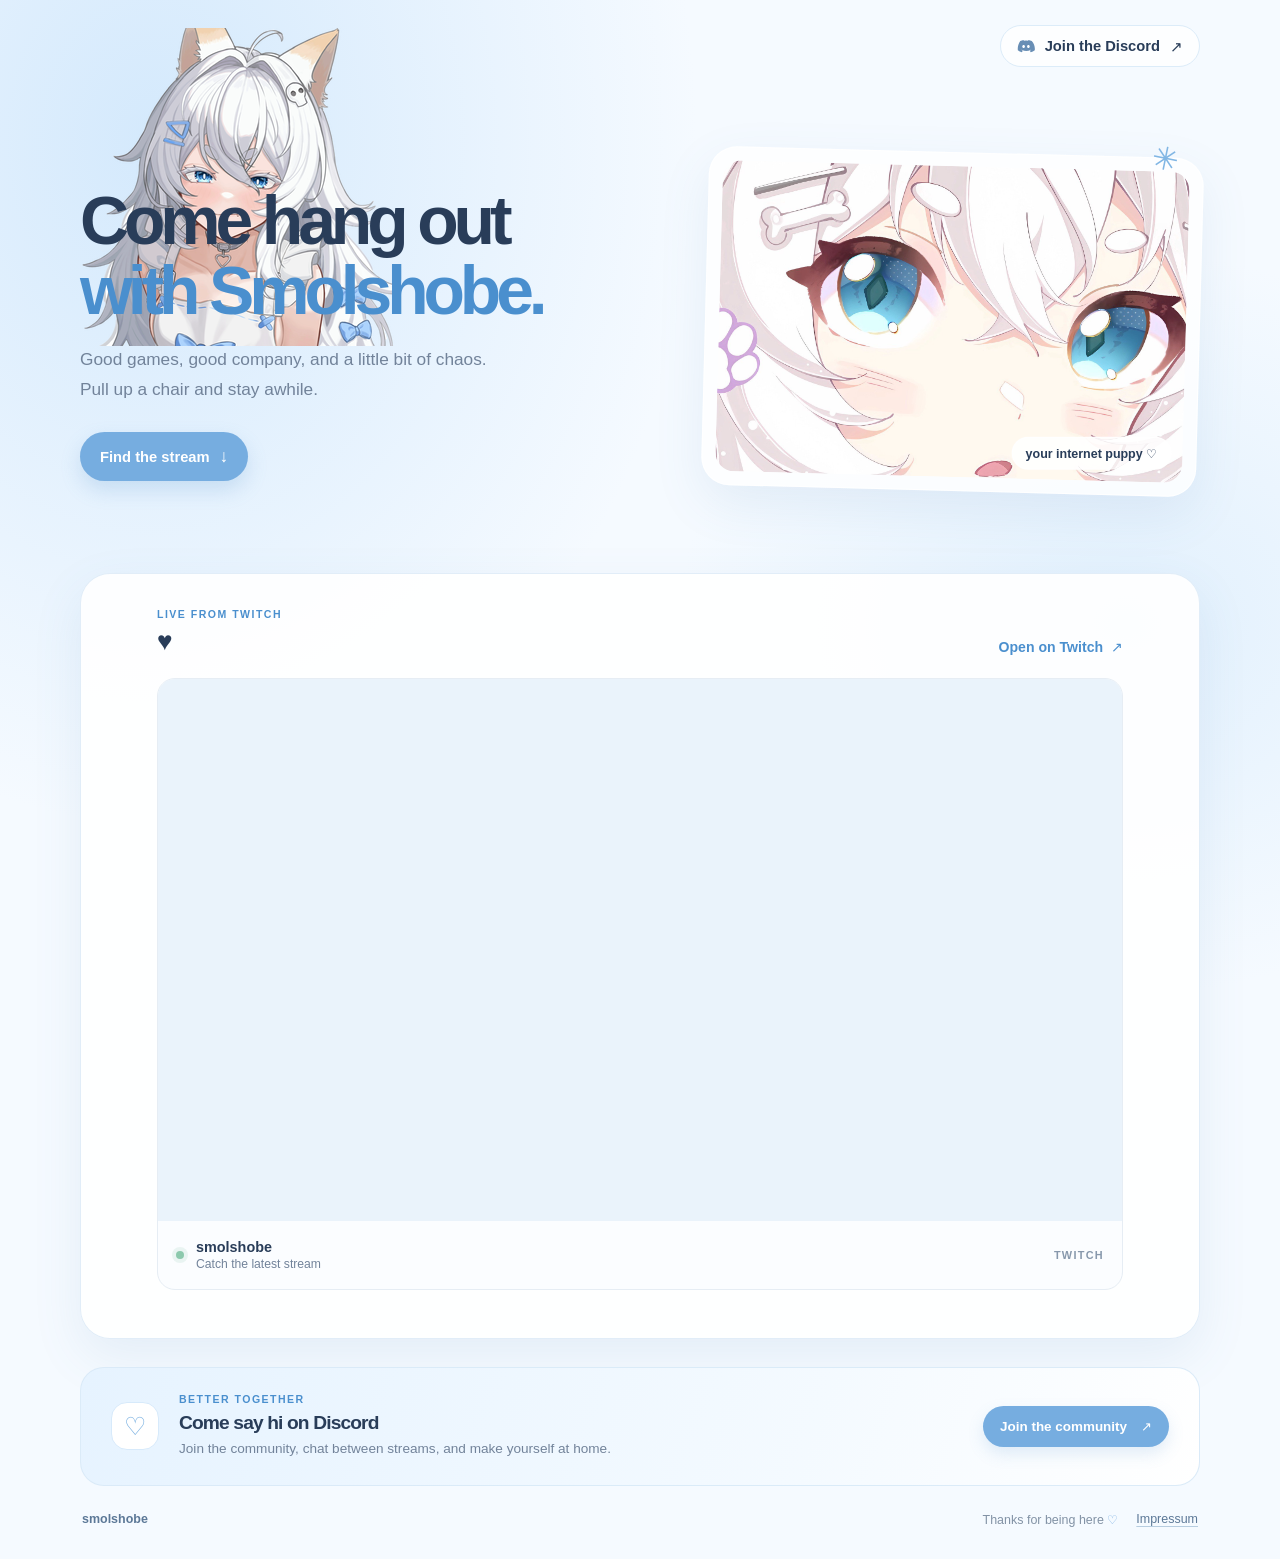
==== index.html @ 68f56f6c "Publish Smolshobe website build Co-authored-by: Copilot <223556219+Copilot@users.noreply.github.com>" ====
<!doctype html>
<html lang="en">
  <head>
    <meta charset="UTF-8" />
    <link rel="icon" type="image/svg+xml" href="/favicon.png" />
    <meta name="viewport" content="width=device-width, initial-scale=1.0" />
    <title>Smolshobe | Twitch &amp; Discord</title>
    <meta
      name="description"
      content="Catch Smolshobe live on Twitch and join the community on Discord."
    />
    <link rel="canonical" href="https://twitch.tv/smolshobe" />
    <meta property="og:type" content="website" />
    <meta property="og:site_name" content="Smolshobe" />
    <meta property="og:title" content="Smolshobe | Twitch & Discord" />
    <meta
      property="og:description"
      content="Catch Smolshobe live on Twitch and join the community on Discord."
    />
    <meta property="og:url" content="https://twitch.tv/smolshobe" />
    <meta
      property="og:image"
      content="https://static-cdn.jtvnw.net/jtv_user_pictures/4681113e-2416-4d03-9073-0581c27d300d-channel_offline_image-1920x1080.jpeg"
    />
    <meta property="og:image:width" content="1920" />
    <meta property="og:image:height" content="1080" />
    <meta property="og:image:alt" content="Smols Thumbnail" />
    <script type="application/ld+json">
      {
        "@context": "https://schema.org",
        "@graph": [
          {
            "@type": "Organization",
            "@id": "https://twitch.tv/smolshobe/#organization",
            "name": "Smolshobe",
            "url": "https://twitch.tv/smolshobe",
            "description": "Catch Smolshobe live on Twitch and join the community on Discord."
          },
          {
            "@type": "WebSite",
            "@id": "https://twitch.tv/smolshobe/#website",
            "name": "Smolshobe",
            "url": "https://twitch.tv/smolshobe",
            "description": "Catch Smolshobe live on Twitch and join the community on Discord.",
            "image": [
              {
                "@type": "ImageObject",
                "url": "https://static-cdn.jtvnw.net/jtv_user_pictures/4681113e-2416-4d03-9073-0581c27d300d-channel_offline_image-1920x1080.jpeg",
                "width": 1920,
                "height": 1080
              }
            ],
            "inLanguage": "en",
            "publisher": {
              "@id": "https://twitch.tv/smolshobe/#organization"
            }
          }
        ]
      }
    </script>
    <script type="module" crossorigin src="/assets/index-Bp7kFaaI.js"></script>
    <link rel="stylesheet" crossorigin href="/assets/index-DYhuij48.css">
  </head>
  <body>
    <div id="root"></div>
  </body>
</html>
---- assets/index-DYhuij48.css ----
:root{color:#293d59;font-synthesis:none;text-rendering:optimizelegibility;-webkit-font-smoothing:antialiased;-moz-osx-font-smoothing:grayscale;font-optical-sizing:auto;--ink:#293d59;--muted:#72839a;--blue:#83b9eb;--blue-dark:#4a8fce;--blue-pale:#e6f3ff;--line:#e9f0f7;--white:#fff;--shadow:0 18px 50px #4f81b11a;background:#edf6ff;font-family:Nunito Sans,Segoe UI,Helvetica Neue,sans-serif;font-size:16px;font-weight:400}*{box-sizing:border-box}html{scroll-behavior:smooth;min-width:320px}body{background:radial-gradient(at 12% 9%,#c6e2fbb3,#0000 34rem),radial-gradient(at 88% 40%,#d7ebfca6,#0000 28rem),#f5faff;min-width:320px;min-height:100vh;margin:0}body,button,a{font-family:Nunito Sans,Segoe UI,Helvetica Neue,sans-serif}a{color:inherit}button,a{-webkit-tap-highlight-color:transparent}a:focus-visible{outline-offset:4px;outline:3px solid #4a8fce8c}#root{min-height:100vh}.site-shell{width:min(100% - 64px,1120px);margin:0 auto}.site-header{justify-content:space-between;align-items:center;min-height:92px;display:flex}.brand{color:var(--ink);letter-spacing:-.04em;align-items:center;gap:11px;font-size:1.16rem;font-weight:800;text-decoration:none;display:inline-flex}.brand-mark{border-radius:12px;place-items:center;width:36px;height:36px;font-size:1.2rem;font-weight:900;display:grid}.discord-link,.watch-button,.community-button{border-radius:999px;justify-content:center;align-items:center;gap:10px;font-size:.92rem;font-weight:750;text-decoration:none;transition:transform .16s,box-shadow .16s,background-color .16s;display:inline-flex}.discord-link:hover,.watch-button:hover,.community-button:hover{transform:translateY(-2px)}.discord-link{color:var(--ink);background:#ffffffd1;border:1px solid #dcecf9;padding:11px 16px}.discord-link:hover{box-shadow:0 8px 20px #4f81b11f}.discord-link svg{fill:#688eb5;width:18px;height:18px}.intro{grid-template-columns:1.04fr .96fr;align-items:center;gap:clamp(36px,7vw,90px);padding:58px 0 80px;display:grid}.intro-copy{padding:12px 0}.eyebrow,.section-kicker{color:var(--blue-dark);letter-spacing:.14em;text-transform:uppercase;font-size:.72rem;font-weight:850}.eyebrow{letter-spacing:.08em;background:#ffffffa3;border:1px solid #c9e2f7cc;border-radius:999px;align-items:center;gap:9px;padding:9px 13px;display:inline-flex}.status-dot,.live-indicator{background:#8cc9ad;border-radius:50%;flex:none;width:8px;height:8px;box-shadow:0 0 0 4px #8cc9ad29}h1,h2,p{margin:0}h1{color:var(--ink);letter-spacing:-.075em;margin:24px 0 18px;font-size:clamp(2.9rem,5.3vw,4.65rem);font-weight:850;line-height:1.03}h1 span{color:var(--blue-dark)}.intro-copy>p{max-width:440px;color:var(--muted);font-size:1.08rem;line-height:1.75}.watch-button{color:var(--white);background:#76ade0;margin-top:28px;padding:14px 20px;box-shadow:0 9px 20px #5a97cf38}.watch-button:hover,.community-button:hover{background:#5e9bd5;box-shadow:0 12px 24px #5a97cf47}.watch-button span{font-size:1.1rem}.intro-art{min-width:0;box-shadow:var(--shadow);background:#ffffffc7;border:1px solid #ffffffe6;border-radius:28px;padding:13px;position:relative;transform:rotate(1.5deg)}.intro-art img{aspect-ratio:1.5;object-fit:cover;object-position:center 43%;border-radius:19px;width:100%;display:block}.art-caption{color:var(--ink);background:#ffffffe0;border:1px solid #ffffffc7;border-radius:999px;padding:8px 13px;font-size:.78rem;font-weight:750;position:absolute;bottom:24px;right:24px;transform:rotate(-1.5deg)}.art-sparkle{color:#81b6e4;font-size:2rem;position:absolute;top:-19px;right:24px;transform:rotate(10deg)}.stream-section{box-shadow:var(--shadow);background:#ffffffe6;border:1px solid #e0edf8f2;border-radius:30px;padding:34px clamp(22px,6vw,76px) 48px;scroll-margin-top:24px}.section-heading{justify-content:space-between;align-items:end;gap:24px;margin-bottom:20px;display:flex}.section-kicker{margin-bottom:6px;font-size:.66rem;display:block}h2{color:var(--ink);letter-spacing:-.045em;font-size:1.65rem;font-weight:800;line-height:1.2}.twitch-link{color:var(--blue-dark);padding-bottom:3px;font-size:.88rem;font-weight:750;text-decoration:none}.twitch-link:hover{color:#3479b7}.twitch-link span,.community-button span{margin-left:4px}.player-card{background:#fbfdff;border:1px solid #e6edf4;border-radius:18px;overflow:hidden}.player-frame{aspect-ratio:16/9;background:#eaf3fb;width:100%;overflow:hidden}.player-frame iframe{border:0;width:100%;height:100%;display:block}.player-caption{align-items:center;gap:12px;min-height:68px;padding:12px 18px;display:flex}.player-caption strong,.caption-subtitle{display:block}.player-caption strong{color:var(--ink);font-size:.9rem}.caption-subtitle{color:var(--muted);margin-top:2px;font-size:.76rem}.twitch-wordmark{color:#8798ac;letter-spacing:.12em;margin-left:auto;font-size:.68rem;font-weight:850}.community-card{background:linear-gradient(110deg,#e6f3ff,#f4faff 65%,#fff);border:1px solid #daeaf8f2;border-radius:24px;align-items:center;gap:20px;margin:28px 0 0;padding:25px 30px;display:flex}.community-icon{background:var(--white);color:#76aee0;border:1px solid #d7eafb;border-radius:16px;flex:none;place-items:center;width:48px;height:48px;font-size:1.55rem;display:grid}.community-card h2{font-size:1.2rem}.community-card p{color:var(--muted);margin-top:5px;font-size:.85rem;line-height:1.5}.community-button{color:var(--white);background:#76ade0;flex:none;margin-left:auto;padding:13px 17px;font-size:.84rem;box-shadow:0 7px 16px #5a97cf2b}.site-footer{color:#8292a5;justify-content:space-between;align-items:center;padding:26px 2px 32px;font-size:.78rem;display:flex}.footer-note{align-items:center;gap:18px;display:flex}.site-footer>span:first-child{color:#5c7897;font-weight:800}.footer-note>span span{color:#79aee0}.footer-note a{color:#5c7897;text-underline-offset:3px;text-decoration-color:#b7cde0;transition:color .16s}.footer-note a:hover{color:var(--blue-dark)}@media (width<=760px){.site-shell{width:min(100% - 36px,560px)}.site-header{min-height:76px}.intro{grid-template-columns:1fr;gap:32px;padding:42px 0 56px}.intro-copy{padding:0}h1{margin-top:21px;font-size:clamp(2.8rem,10vw,4rem)}.intro-art{max-width:480px;margin:0 auto}.stream-section{border-radius:24px;padding:26px 18px 24px}.community-card{flex-wrap:wrap;align-items:flex-start;padding:22px}.community-card>div:nth-child(2){flex:calc(100% - 68px)}.community-button{margin-left:68px}}@media (width<=480px){.site-shell{width:min(100% - 28px,440px)}.brand{gap:8px;font-size:1.04rem}.discord-link{gap:7px;padding:10px 12px;font-size:.8rem}.discord-link svg{width:16px;height:16px}.intro{padding-top:34px}.eyebrow{font-size:.62rem}.intro-copy>p{font-size:1rem}.section-heading{align-items:start}.twitch-link{white-space:nowrap;font-size:.76rem}.player-caption{min-height:60px}.community-card{gap:14px}.community-card>div:nth-child(2){flex-basis:calc(100% - 62px)}.community-button{margin-left:62px}.site-footer{gap:16px;font-size:.72rem}.footer-note{gap:12px}}@media (prefers-reduced-motion:reduce){html{scroll-behavior:auto}*,:before,:after{transition-duration:.01ms!important}}
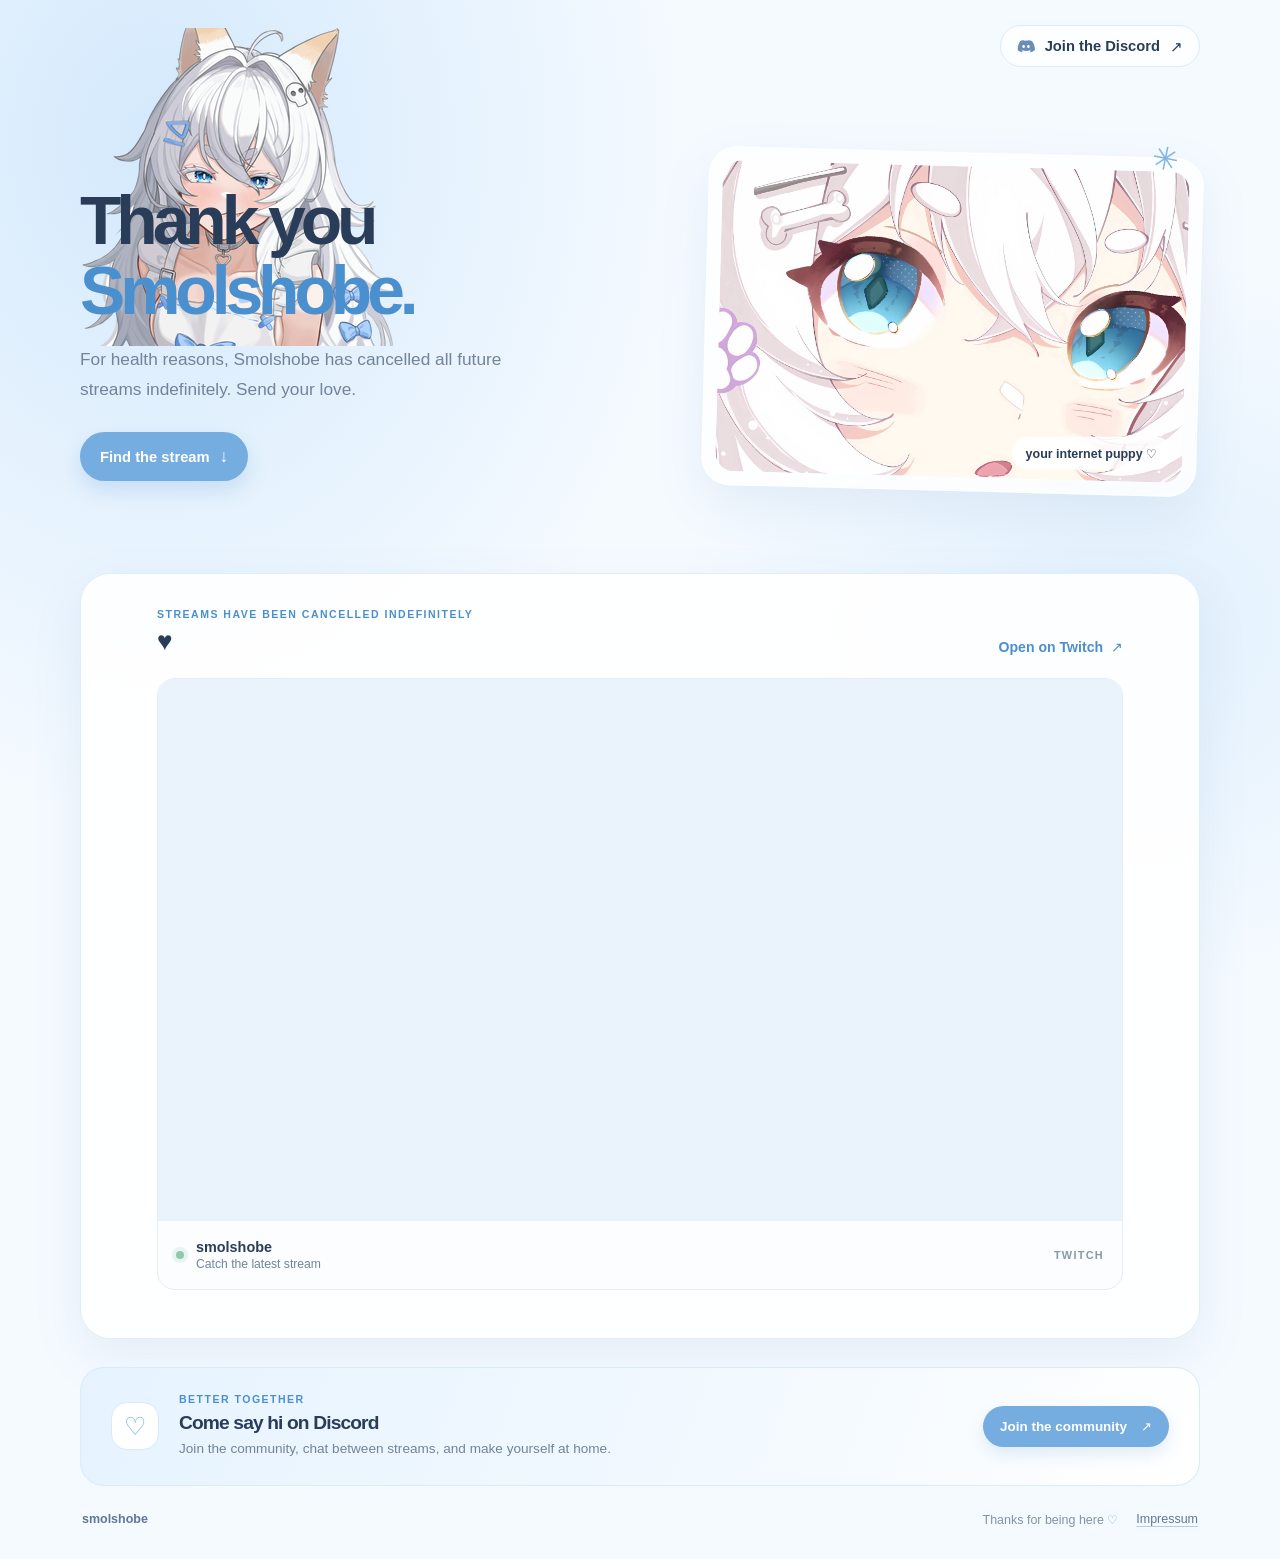
==== commit f3f04c52: "Deploy latest dist build Co-authored-by: Copilot <223556219+Copilot@users.noreply.github.com>" ====
--- a/index.html
+++ b/index.html
@@ -50,7 +50,7 @@
                 "height": 1080
               }
             ],
-            "inLanguage": "en",
+            "inLanguage": "de",
             "publisher": {
               "@id": "https://twitch.tv/smolshobe/#organization"
             }
@@ -58,7 +58,7 @@
         ]
       }
     </script>
-    <script type="module" crossorigin src="/assets/index-Bp7kFaaI.js"></script>
+    <script type="module" crossorigin src="/assets/index-D_3ZcM_E.js"></script>
     <link rel="stylesheet" crossorigin href="/assets/index-DYhuij48.css">
   </head>
   <body>
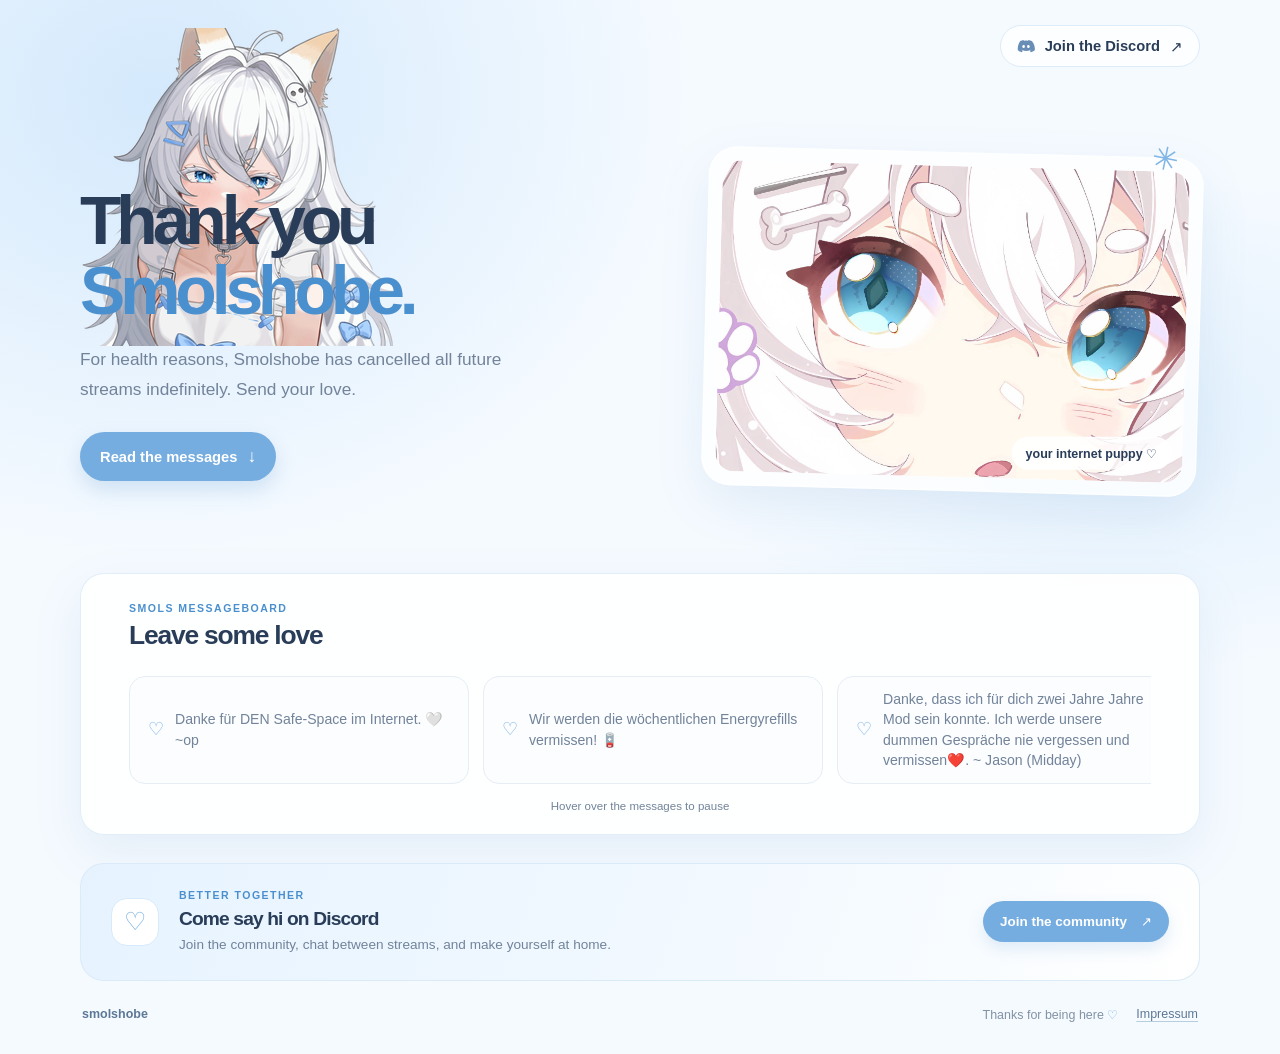
==== commit 5cbff901: "Publish Smolshobe website build Co-authored-by: Copilot <223556219+Copilot@users.noreply.github.com>" ====
--- a/index.html
+++ b/index.html
@@ -4,18 +4,18 @@
     <meta charset="UTF-8" />
     <link rel="icon" type="image/svg+xml" href="/favicon.png" />
     <meta name="viewport" content="width=device-width, initial-scale=1.0" />
-    <title>Smolshobe | Twitch &amp; Discord</title>
+    <title>Smolshobe</title>
     <meta
       name="description"
-      content="Catch Smolshobe live on Twitch and join the community on Discord."
+      content="Internetdoggo und ehemalige Streamerin Smolshobe."
     />
     <link rel="canonical" href="https://twitch.tv/smolshobe" />
     <meta property="og:type" content="website" />
     <meta property="og:site_name" content="Smolshobe" />
-    <meta property="og:title" content="Smolshobe | Twitch & Discord" />
+    <meta property="og:title" content="Smolshobe" />
     <meta
       property="og:description"
-      content="Catch Smolshobe live on Twitch and join the community on Discord."
+      content="Internetdoggo und ehemalige Streamerin Smolshobe."
     />
     <meta property="og:url" content="https://twitch.tv/smolshobe" />
     <meta
@@ -34,14 +34,14 @@
             "@id": "https://twitch.tv/smolshobe/#organization",
             "name": "Smolshobe",
             "url": "https://twitch.tv/smolshobe",
-            "description": "Catch Smolshobe live on Twitch and join the community on Discord."
+            "description": "Internetdoggo und ehemalige Streamerin Smolshobe."
           },
           {
             "@type": "WebSite",
             "@id": "https://twitch.tv/smolshobe/#website",
             "name": "Smolshobe",
             "url": "https://twitch.tv/smolshobe",
-            "description": "Catch Smolshobe live on Twitch and join the community on Discord.",
+            "description": "Internetdoggo und ehemalige Streamerin Smolshobe.",
             "image": [
               {
                 "@type": "ImageObject",
@@ -58,8 +58,8 @@
         ]
       }
     </script>
-    <script type="module" crossorigin src="/assets/index-D_3ZcM_E.js"></script>
-    <link rel="stylesheet" crossorigin href="/assets/index-DYhuij48.css">
+    <script type="module" crossorigin src="/assets/index-JeI1up-l.js"></script>
+    <link rel="stylesheet" crossorigin href="/assets/index-DLySREel.css">
   </head>
   <body>
     <div id="root"></div>
--- a/assets/index-DLySREel.css
+++ b/assets/index-DLySREel.css
@@ -0,0 +1 @@
+:root{color:#293d59;font-synthesis:none;text-rendering:optimizelegibility;-webkit-font-smoothing:antialiased;-moz-osx-font-smoothing:grayscale;font-optical-sizing:auto;--ink:#293d59;--muted:#72839a;--blue:#83b9eb;--blue-dark:#4a8fce;--blue-pale:#e6f3ff;--line:#e9f0f7;--white:#fff;--shadow:0 18px 50px #4f81b11a;background:#edf6ff;font-family:Nunito Sans,Segoe UI,Helvetica Neue,sans-serif;font-size:16px;font-weight:400}*{box-sizing:border-box}html{scroll-behavior:smooth;min-width:320px}body{background:radial-gradient(at 12% 9%,#c6e2fbb3,#0000 34rem),radial-gradient(at 88% 40%,#d7ebfca6,#0000 28rem),#f5faff;min-width:320px;min-height:100vh;margin:0}body,button,a{font-family:Nunito Sans,Segoe UI,Helvetica Neue,sans-serif}a{color:inherit}button,a{-webkit-tap-highlight-color:transparent}a:focus-visible{outline-offset:4px;outline:3px solid #4a8fce8c}#root{min-height:100vh}.site-shell{width:min(100% - 64px,1120px);margin:0 auto}.site-header{justify-content:space-between;align-items:center;min-height:92px;display:flex}.brand{color:var(--ink);letter-spacing:-.04em;align-items:center;gap:11px;font-size:1.16rem;font-weight:800;text-decoration:none;display:inline-flex}.brand-mark{border-radius:12px;place-items:center;width:36px;height:36px;font-size:1.2rem;font-weight:900;display:grid}.discord-link,.watch-button,.community-button{border-radius:999px;justify-content:center;align-items:center;gap:10px;font-size:.92rem;font-weight:750;text-decoration:none;transition:transform .16s,box-shadow .16s,background-color .16s;display:inline-flex}.discord-link:hover,.watch-button:hover,.community-button:hover{transform:translateY(-2px)}.discord-link{color:var(--ink);background:#ffffffd1;border:1px solid #dcecf9;padding:11px 16px}.discord-link:hover{box-shadow:0 8px 20px #4f81b11f}.discord-link svg{fill:#688eb5;width:18px;height:18px}.intro{grid-template-columns:1.04fr .96fr;align-items:center;gap:clamp(36px,7vw,90px);padding:58px 0 80px;display:grid}.intro-copy{padding:12px 0}.eyebrow,.section-kicker{color:var(--blue-dark);letter-spacing:.14em;text-transform:uppercase;font-size:.72rem;font-weight:850}.eyebrow{letter-spacing:.08em;background:#ffffffa3;border:1px solid #c9e2f7cc;border-radius:999px;align-items:center;gap:9px;padding:9px 13px;display:inline-flex}h1,h2,p{margin:0}h1{color:var(--ink);letter-spacing:-.075em;margin:24px 0 18px;font-size:clamp(2.9rem,5.3vw,4.65rem);font-weight:850;line-height:1.03}h1 span{color:var(--blue-dark)}.intro-copy>p{max-width:440px;color:var(--muted);font-size:1.08rem;line-height:1.75}.watch-button{color:var(--white);background:#76ade0;margin-top:28px;padding:14px 20px;box-shadow:0 9px 20px #5a97cf38}.watch-button:hover,.community-button:hover{background:#5e9bd5;box-shadow:0 12px 24px #5a97cf47}.watch-button span{font-size:1.1rem}.intro-art{min-width:0;box-shadow:var(--shadow);background:#ffffffc7;border:1px solid #ffffffe6;border-radius:28px;padding:13px;position:relative;transform:rotate(1.5deg)}.intro-art img{aspect-ratio:1.5;object-fit:cover;object-position:center 43%;border-radius:19px;width:100%;display:block}.art-caption{color:var(--ink);background:#ffffffe0;border:1px solid #ffffffc7;border-radius:999px;padding:8px 13px;font-size:.78rem;font-weight:750;position:absolute;bottom:24px;right:24px;transform:rotate(-1.5deg)}.art-sparkle{color:#81b6e4;font-size:2rem;position:absolute;top:-19px;right:24px;transform:rotate(10deg)}.messages-section{box-shadow:var(--shadow);background:#ffffffe6;border:1px solid #e0edf8f2;border-radius:24px;padding:28px clamp(22px,4vw,48px) 22px;scroll-margin-top:24px;overflow:hidden}.section-heading{justify-content:space-between;align-items:end;gap:24px;margin-bottom:20px;display:flex}.section-kicker{margin-bottom:6px;font-size:.66rem;display:block}h2{color:var(--ink);letter-spacing:-.045em;font-size:1.65rem;font-weight:800;line-height:1.2}.community-button span{margin-left:4px}.message-ticker{width:100%;padding:4px 0;overflow:hidden}.message-track{width:max-content;animation:72s linear infinite message-scroll-right;display:flex}.message-group{flex:none;gap:14px;padding-right:14px;display:flex}.message-card{max-width:340px;min-height:58px;color:var(--muted);background:#fbfdff;border:1px solid #e6edf4;border-radius:16px;align-items:center;gap:11px;padding:12px 18px;font-size:.88rem;line-height:1.45;display:flex}.message-heart{color:#76aee0;flex:none;font-size:1.15rem}.message-ticker:hover .message-track,.message-ticker:focus-within .message-track{animation-play-state:paused}.ticker-hint{color:var(--muted);text-align:center;margin-top:12px;font-size:.72rem}@keyframes message-scroll-right{0%{transform:translate(-50%)}to{transform:translate(0)}}@media (prefers-reduced-motion:reduce){.message-track{animation:none}}.community-card{background:linear-gradient(110deg,#e6f3ff,#f4faff 65%,#fff);border:1px solid #daeaf8f2;border-radius:24px;align-items:center;gap:20px;margin:28px 0 0;padding:25px 30px;display:flex}.community-icon{background:var(--white);color:#76aee0;border:1px solid #d7eafb;border-radius:16px;flex:none;place-items:center;width:48px;height:48px;font-size:1.55rem;display:grid}.community-card h2{font-size:1.2rem}.community-card p{color:var(--muted);margin-top:5px;font-size:.85rem;line-height:1.5}.community-button{color:var(--white);background:#76ade0;flex:none;margin-left:auto;padding:13px 17px;font-size:.84rem;box-shadow:0 7px 16px #5a97cf2b}.site-footer{color:#8292a5;justify-content:space-between;align-items:center;padding:26px 2px 32px;font-size:.78rem;display:flex}.footer-note{align-items:center;gap:18px;display:flex}.site-footer>span:first-child{color:#5c7897;font-weight:800}.footer-note>span span{color:#79aee0}.footer-note a{color:#5c7897;text-underline-offset:3px;text-decoration-color:#b7cde0;transition:color .16s}.footer-note a:hover{color:var(--blue-dark)}@media (width<=760px){.site-shell{width:min(100% - 36px,560px)}.site-header{min-height:76px}.intro{grid-template-columns:1fr;gap:32px;padding:42px 0 56px}.intro-copy{padding:0}h1{margin-top:21px;font-size:clamp(2.8rem,10vw,4rem)}.intro-art{max-width:480px;margin:0 auto}.messages-section{border-radius:24px;padding:24px 18px 20px}.community-card{flex-wrap:wrap;align-items:flex-start;padding:22px}.community-card>div:nth-child(2){flex:calc(100% - 68px)}.community-button{margin-left:68px}}@media (width<=480px){.site-shell{width:min(100% - 28px,440px)}.brand{gap:8px;font-size:1.04rem}.discord-link{gap:7px;padding:10px 12px;font-size:.8rem}.discord-link svg{width:16px;height:16px}.intro{padding-top:34px}.eyebrow{font-size:.62rem}.intro-copy>p{font-size:1rem}.section-heading{align-items:start}.community-card{gap:14px}.community-card>div:nth-child(2){flex-basis:calc(100% - 62px)}.community-button{margin-left:62px}.site-footer{gap:16px;font-size:.72rem}.footer-note{gap:12px}}@media (prefers-reduced-motion:reduce){html{scroll-behavior:auto}*,:before,:after{transition-duration:.01ms!important}}
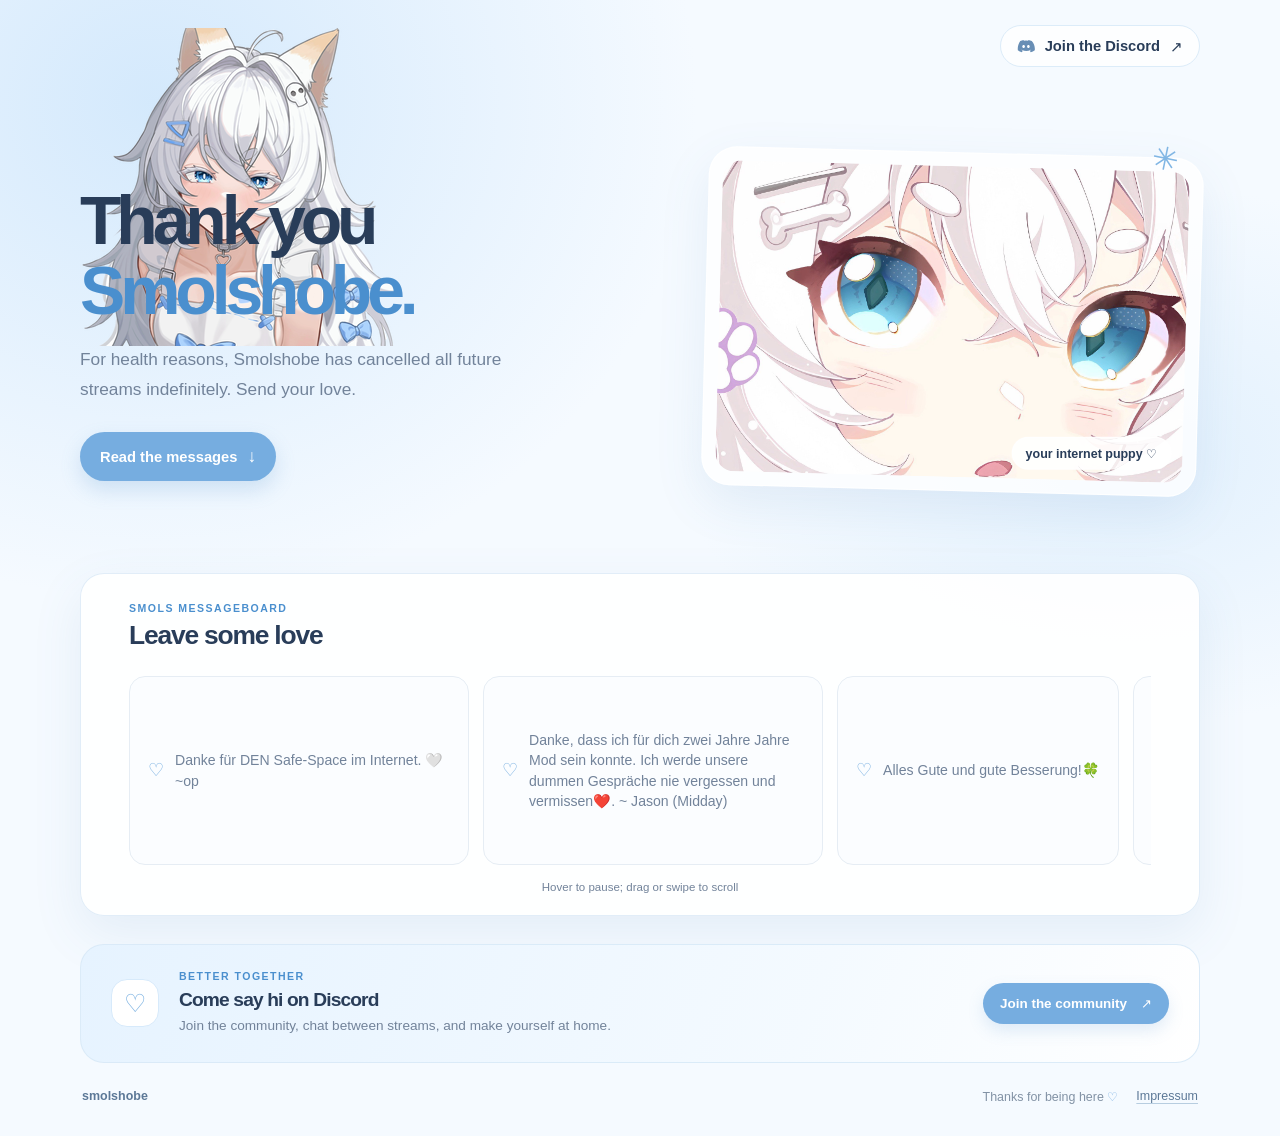
==== commit 43a1b4bd: "Publish Smolshobe website build Co-authored-by: Copilot <223556219+Copilot@users.noreply.github.com>" ====
--- a/index.html
+++ b/index.html
@@ -58,8 +58,8 @@
         ]
       }
     </script>
-    <script type="module" crossorigin src="/assets/index-JeI1up-l.js"></script>
-    <link rel="stylesheet" crossorigin href="/assets/index-DLySREel.css">
+    <script type="module" crossorigin src="/assets/index-Dg-R0TKM.js"></script>
+    <link rel="stylesheet" crossorigin href="/assets/index-DA9HB-US.css">
   </head>
   <body>
     <div id="root"></div>
--- a/assets/index-DA9HB-US.css
+++ b/assets/index-DA9HB-US.css
@@ -0,0 +1 @@
+:root{color:#293d59;font-synthesis:none;text-rendering:optimizelegibility;-webkit-font-smoothing:antialiased;-moz-osx-font-smoothing:grayscale;font-optical-sizing:auto;--ink:#293d59;--muted:#72839a;--blue:#83b9eb;--blue-dark:#4a8fce;--blue-pale:#e6f3ff;--line:#e9f0f7;--white:#fff;--shadow:0 18px 50px #4f81b11a;background:#edf6ff;font-family:Nunito Sans,Segoe UI,Helvetica Neue,sans-serif;font-size:16px;font-weight:400}*{box-sizing:border-box}html{scroll-behavior:smooth;min-width:320px}body{background:radial-gradient(at 12% 9%,#c6e2fbb3,#0000 34rem),radial-gradient(at 88% 40%,#d7ebfca6,#0000 28rem),#f5faff;min-width:320px;min-height:100vh;margin:0}body,button,a{font-family:Nunito Sans,Segoe UI,Helvetica Neue,sans-serif}a{color:inherit}button,a{-webkit-tap-highlight-color:transparent}a:focus-visible{outline-offset:4px;outline:3px solid #4a8fce8c}#root{min-height:100vh}.site-shell{width:min(100% - 64px,1120px);margin:0 auto}.site-header{justify-content:space-between;align-items:center;min-height:92px;display:flex}.brand{color:var(--ink);letter-spacing:-.04em;align-items:center;gap:11px;font-size:1.16rem;font-weight:800;text-decoration:none;display:inline-flex}.brand-mark{border-radius:12px;place-items:center;width:36px;height:36px;font-size:1.2rem;font-weight:900;display:grid}.discord-link,.watch-button,.community-button{border-radius:999px;justify-content:center;align-items:center;gap:10px;font-size:.92rem;font-weight:750;text-decoration:none;transition:transform .16s,box-shadow .16s,background-color .16s;display:inline-flex}.discord-link:hover,.watch-button:hover,.community-button:hover{transform:translateY(-2px)}.discord-link{color:var(--ink);background:#ffffffd1;border:1px solid #dcecf9;padding:11px 16px}.discord-link:hover{box-shadow:0 8px 20px #4f81b11f}.discord-link svg{fill:#688eb5;width:18px;height:18px}.intro{grid-template-columns:1.04fr .96fr;align-items:center;gap:clamp(36px,7vw,90px);padding:58px 0 80px;display:grid}.intro-copy{padding:12px 0}.eyebrow,.section-kicker{color:var(--blue-dark);letter-spacing:.14em;text-transform:uppercase;font-size:.72rem;font-weight:850}.eyebrow{letter-spacing:.08em;background:#ffffffa3;border:1px solid #c9e2f7cc;border-radius:999px;align-items:center;gap:9px;padding:9px 13px;display:inline-flex}h1,h2,p{margin:0}h1{color:var(--ink);letter-spacing:-.075em;margin:24px 0 18px;font-size:clamp(2.9rem,5.3vw,4.65rem);font-weight:850;line-height:1.03}h1 span{color:var(--blue-dark)}.intro-copy>p{max-width:440px;color:var(--muted);font-size:1.08rem;line-height:1.75}.watch-button{color:var(--white);background:#76ade0;margin-top:28px;padding:14px 20px;box-shadow:0 9px 20px #5a97cf38}.watch-button:hover,.community-button:hover{background:#5e9bd5;box-shadow:0 12px 24px #5a97cf47}.watch-button span{font-size:1.1rem}.intro-art{min-width:0;box-shadow:var(--shadow);background:#ffffffc7;border:1px solid #ffffffe6;border-radius:28px;padding:13px;position:relative;transform:rotate(1.5deg)}.intro-art img{aspect-ratio:1.5;object-fit:cover;object-position:center 43%;border-radius:19px;width:100%;display:block}.art-caption{color:var(--ink);background:#ffffffe0;border:1px solid #ffffffc7;border-radius:999px;padding:8px 13px;font-size:.78rem;font-weight:750;position:absolute;bottom:24px;right:24px;transform:rotate(-1.5deg)}.art-sparkle{color:#81b6e4;font-size:2rem;position:absolute;top:-19px;right:24px;transform:rotate(10deg)}.messages-section{box-shadow:var(--shadow);background:#ffffffe6;border:1px solid #e0edf8f2;border-radius:24px;padding:28px clamp(22px,4vw,48px) 22px;scroll-margin-top:24px;overflow:hidden}.section-heading{justify-content:space-between;align-items:end;gap:24px;margin-bottom:20px;display:flex}.section-kicker{margin-bottom:6px;font-size:.66rem;display:block}h2{color:var(--ink);letter-spacing:-.045em;font-size:1.65rem;font-weight:800;line-height:1.2}.community-button span{margin-left:4px}.message-ticker{cursor:grab;touch-action:pan-y;-webkit-user-select:none;user-select:none;width:100%;padding:4px 0;overflow:hidden}.message-ticker.is-dragging{cursor:grabbing}.message-track{width:max-content;animation:72s linear infinite message-scroll-right;display:flex}.message-group{flex:none;gap:14px;padding-right:14px;display:flex}.message-card{max-width:340px;min-height:58px;color:var(--muted);background:#fbfdff;border:1px solid #e6edf4;border-radius:16px;align-items:center;gap:11px;padding:12px 18px;font-size:.88rem;line-height:1.45;display:flex}.message-heart{color:#76aee0;flex:none;font-size:1.15rem}.message-ticker:hover .message-track,.message-ticker:focus-within .message-track{animation-play-state:paused}.ticker-hint{color:var(--muted);text-align:center;margin-top:12px;font-size:.72rem}@keyframes message-scroll-right{0%{transform:translate(-50%)}to{transform:translate(0)}}@media (prefers-reduced-motion:reduce){.message-track{transform:translateX(var(--manual-offset,0px));animation:none}}.community-card{background:linear-gradient(110deg,#e6f3ff,#f4faff 65%,#fff);border:1px solid #daeaf8f2;border-radius:24px;align-items:center;gap:20px;margin:28px 0 0;padding:25px 30px;display:flex}.community-icon{background:var(--white);color:#76aee0;border:1px solid #d7eafb;border-radius:16px;flex:none;place-items:center;width:48px;height:48px;font-size:1.55rem;display:grid}.community-card h2{font-size:1.2rem}.community-card p{color:var(--muted);margin-top:5px;font-size:.85rem;line-height:1.5}.community-button{color:var(--white);background:#76ade0;flex:none;margin-left:auto;padding:13px 17px;font-size:.84rem;box-shadow:0 7px 16px #5a97cf2b}.site-footer{color:#8292a5;justify-content:space-between;align-items:center;padding:26px 2px 32px;font-size:.78rem;display:flex}.footer-note{align-items:center;gap:18px;display:flex}.site-footer>span:first-child{color:#5c7897;font-weight:800}.footer-note>span span{color:#79aee0}.footer-note a{color:#5c7897;text-underline-offset:3px;text-decoration-color:#b7cde0;transition:color .16s}.footer-note a:hover{color:var(--blue-dark)}@media (width<=760px){.site-shell{width:min(100% - 36px,560px)}.site-header{min-height:76px}.intro{grid-template-columns:1fr;gap:32px;padding:42px 0 56px}.intro-copy{padding:0}h1{margin-top:21px;font-size:clamp(2.8rem,10vw,4rem)}.intro-art{max-width:480px;margin:0 auto}.messages-section{border-radius:24px;padding:24px 18px 20px}.community-card{flex-wrap:wrap;align-items:flex-start;padding:22px}.community-card>div:nth-child(2){flex:calc(100% - 68px)}.community-button{margin-left:68px}}@media (width<=480px){.site-shell{width:min(100% - 28px,440px)}.brand{gap:8px;font-size:1.04rem}.discord-link{gap:7px;padding:10px 12px;font-size:.8rem}.discord-link svg{width:16px;height:16px}.intro{padding-top:34px}.eyebrow{font-size:.62rem}.intro-copy>p{font-size:1rem}.section-heading{align-items:start}.community-card{gap:14px}.community-card>div:nth-child(2){flex-basis:calc(100% - 62px)}.community-button{margin-left:62px}.site-footer{gap:16px;font-size:.72rem}.footer-note{gap:12px}}@media (prefers-reduced-motion:reduce){html{scroll-behavior:auto}*,:before,:after{transition-duration:.01ms!important}}
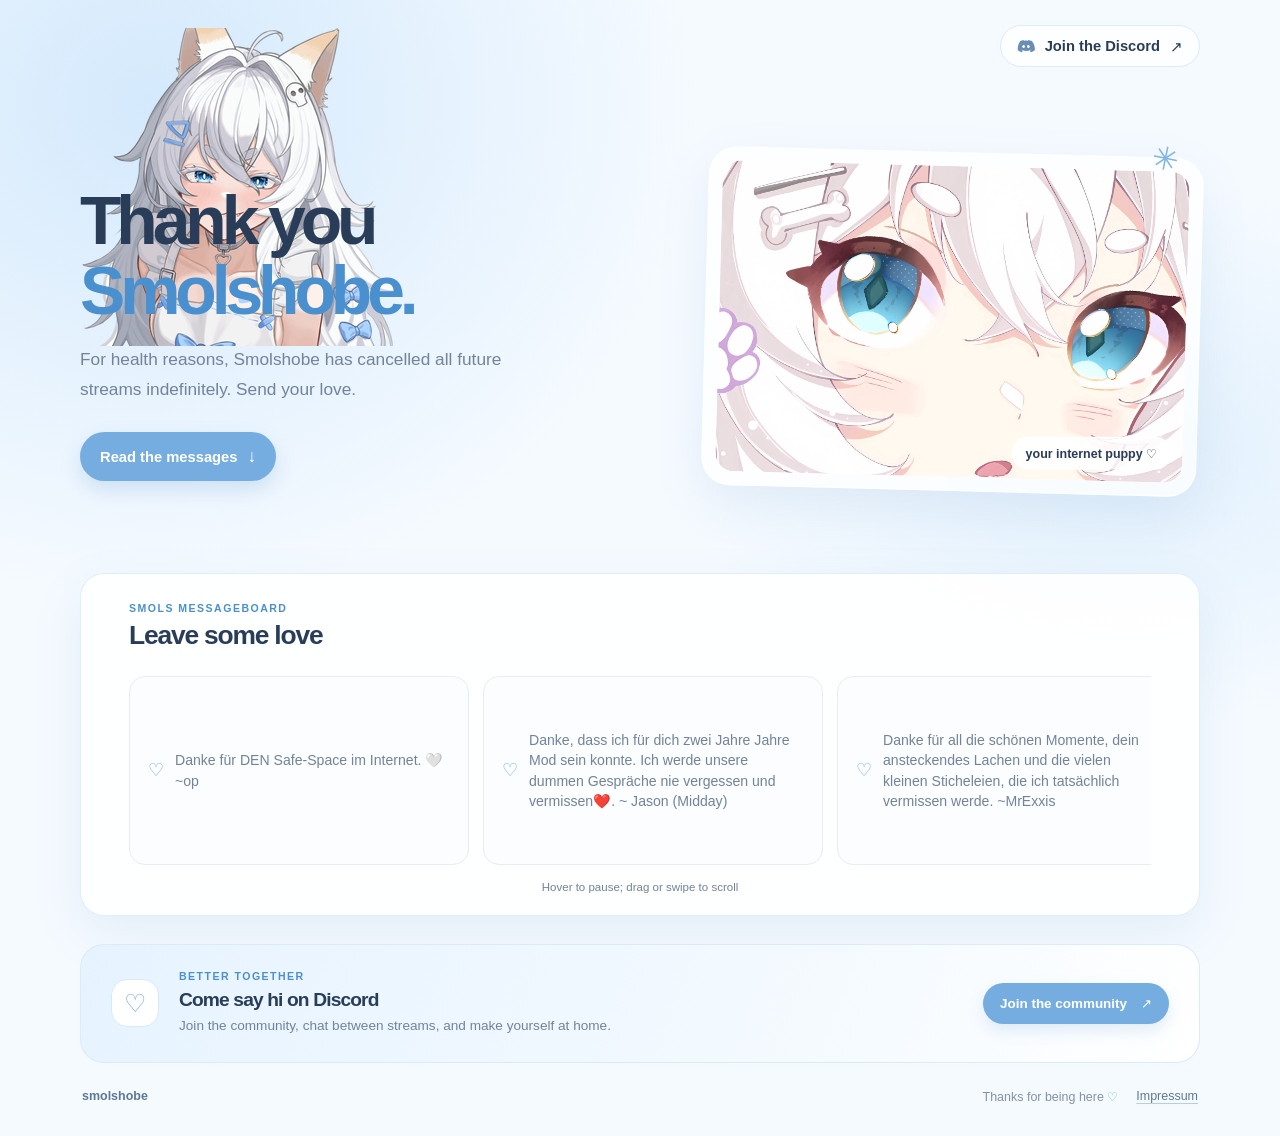
==== commit f397fc7b: "Publish latest dist build Co-authored-by: Copilot <223556219+Copilot@users.noreply.github.com>" ====
--- a/index.html
+++ b/index.html
@@ -58,7 +58,7 @@
         ]
       }
     </script>
-    <script type="module" crossorigin src="/assets/index-Dg-R0TKM.js"></script>
+    <script type="module" crossorigin src="/assets/index-BtpgmLW5.js"></script>
     <link rel="stylesheet" crossorigin href="/assets/index-DA9HB-US.css">
   </head>
   <body>
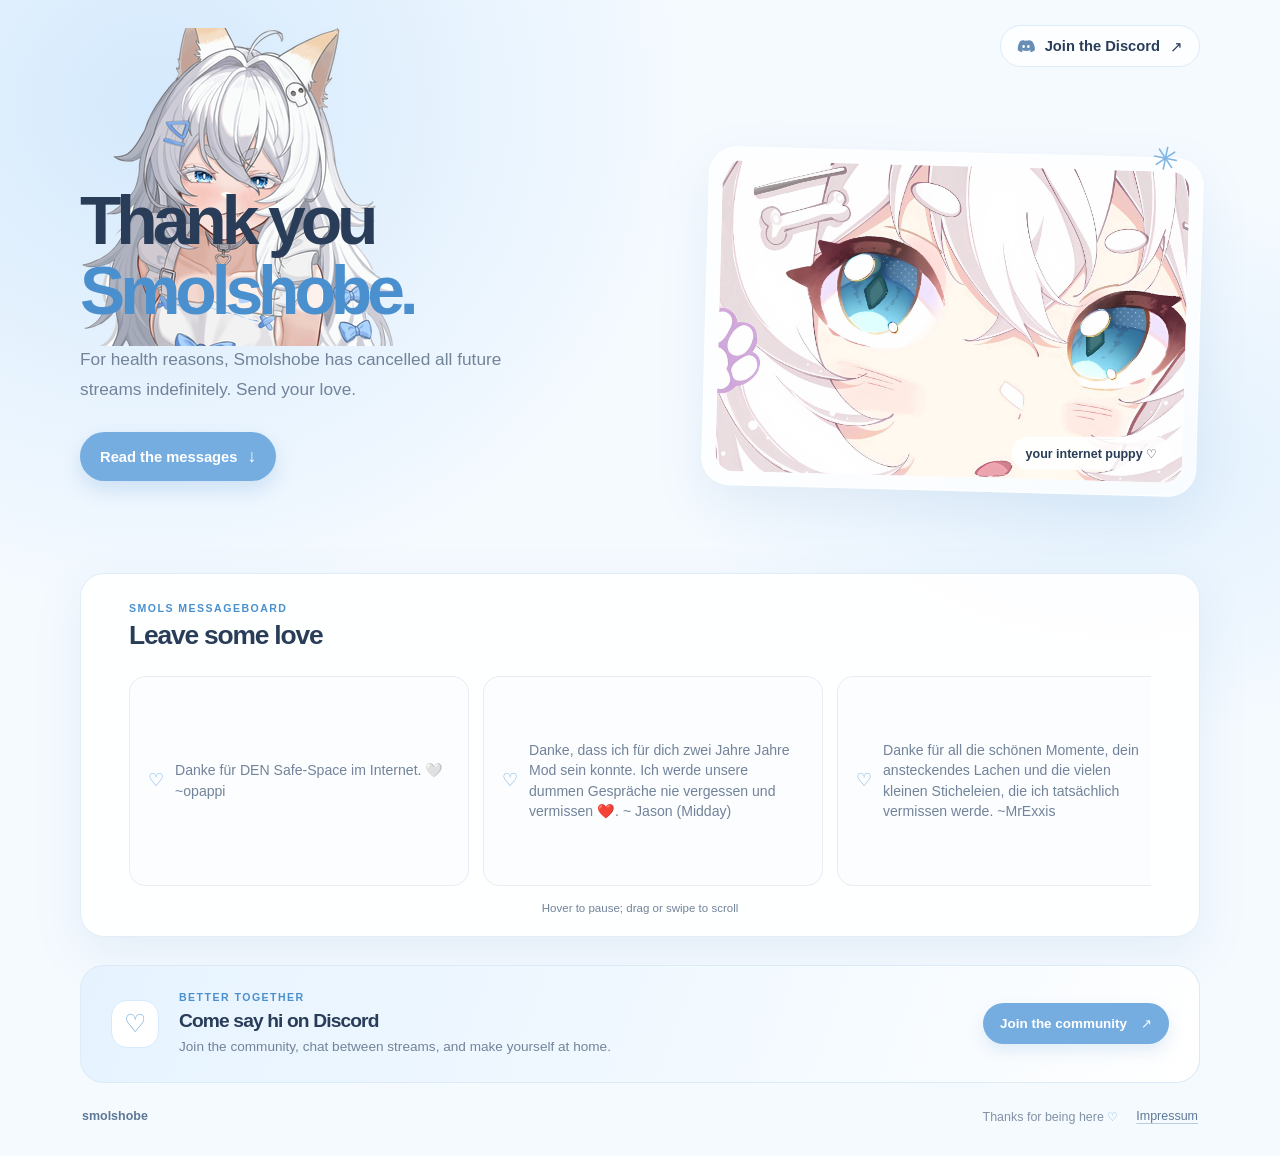
==== commit f6d44065: "Publish latest dist build Co-authored-by: Copilot <223556219+Copilot@users.noreply.github.com>" ====
--- a/index.html
+++ b/index.html
@@ -58,7 +58,7 @@
         ]
       }
     </script>
-    <script type="module" crossorigin src="/assets/index-BtpgmLW5.js"></script>
+    <script type="module" crossorigin src="/assets/index-BO5nNqym.js"></script>
     <link rel="stylesheet" crossorigin href="/assets/index-DA9HB-US.css">
   </head>
   <body>
